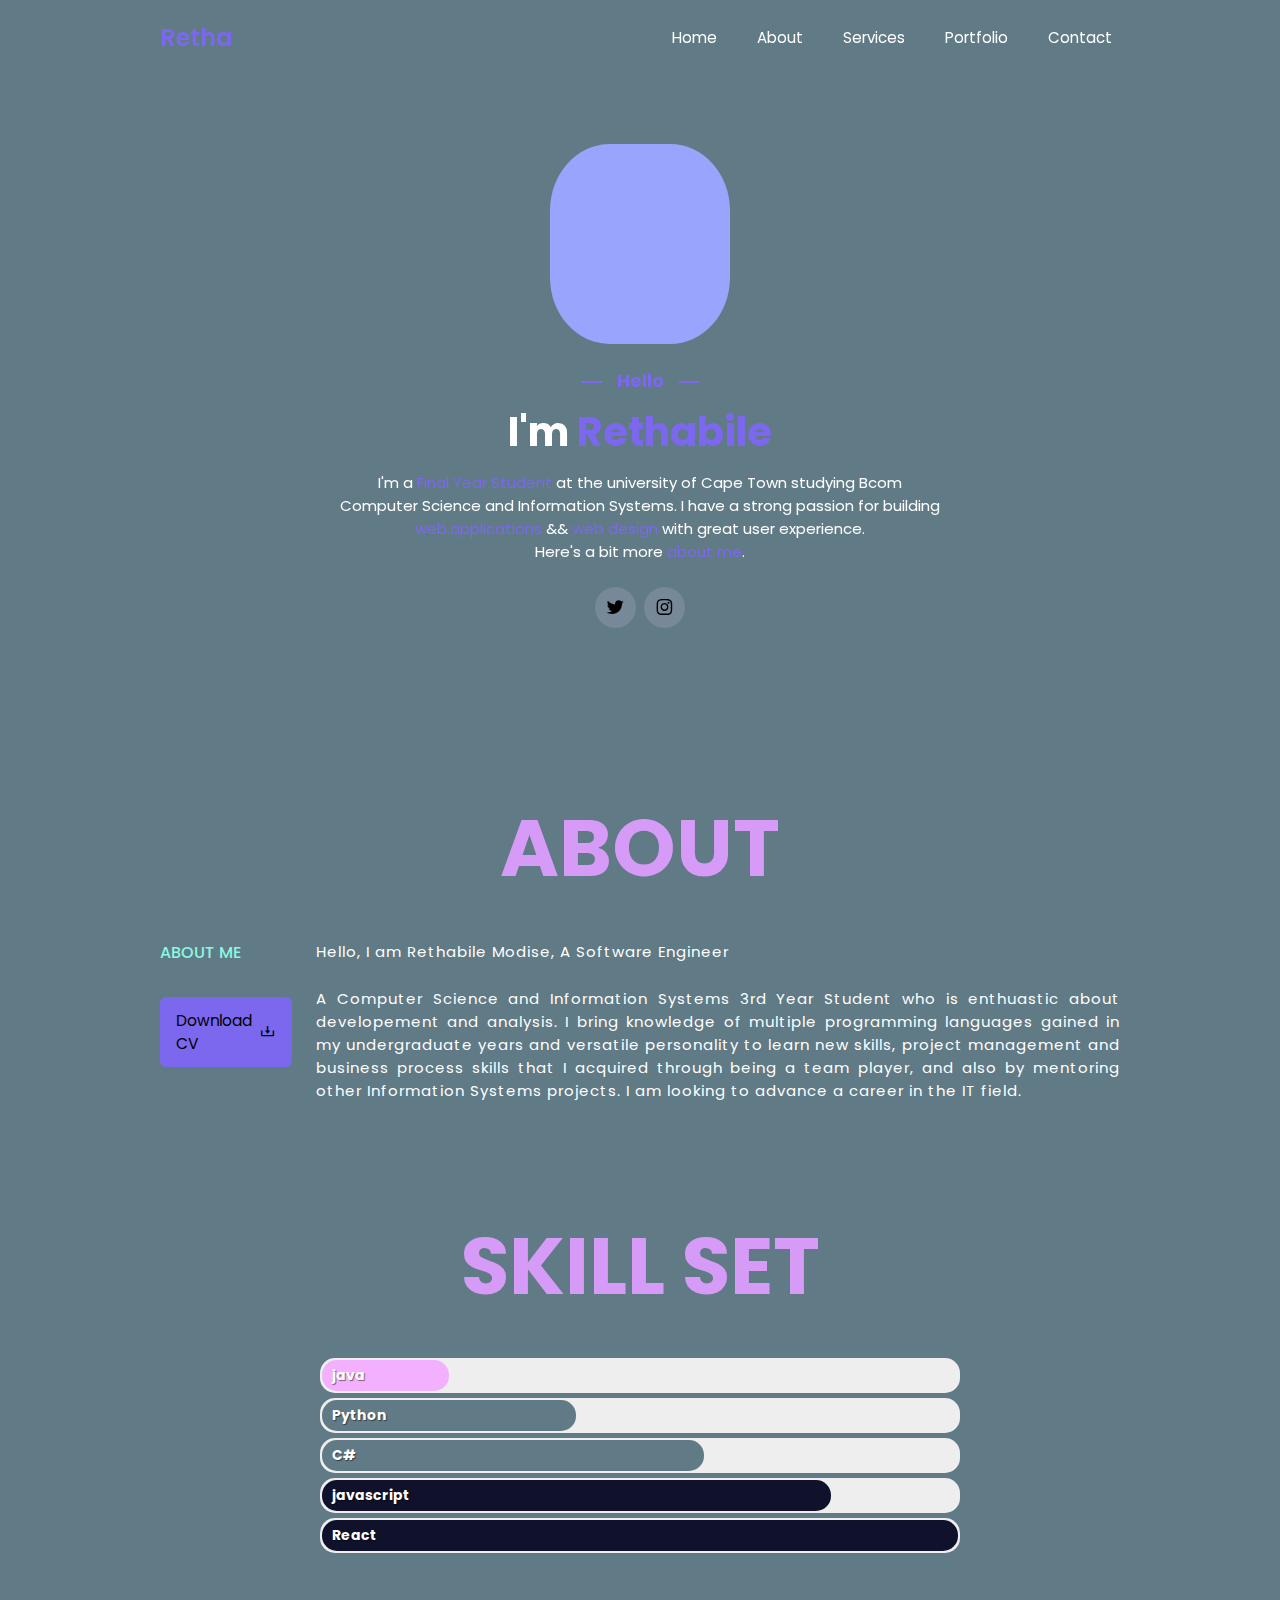
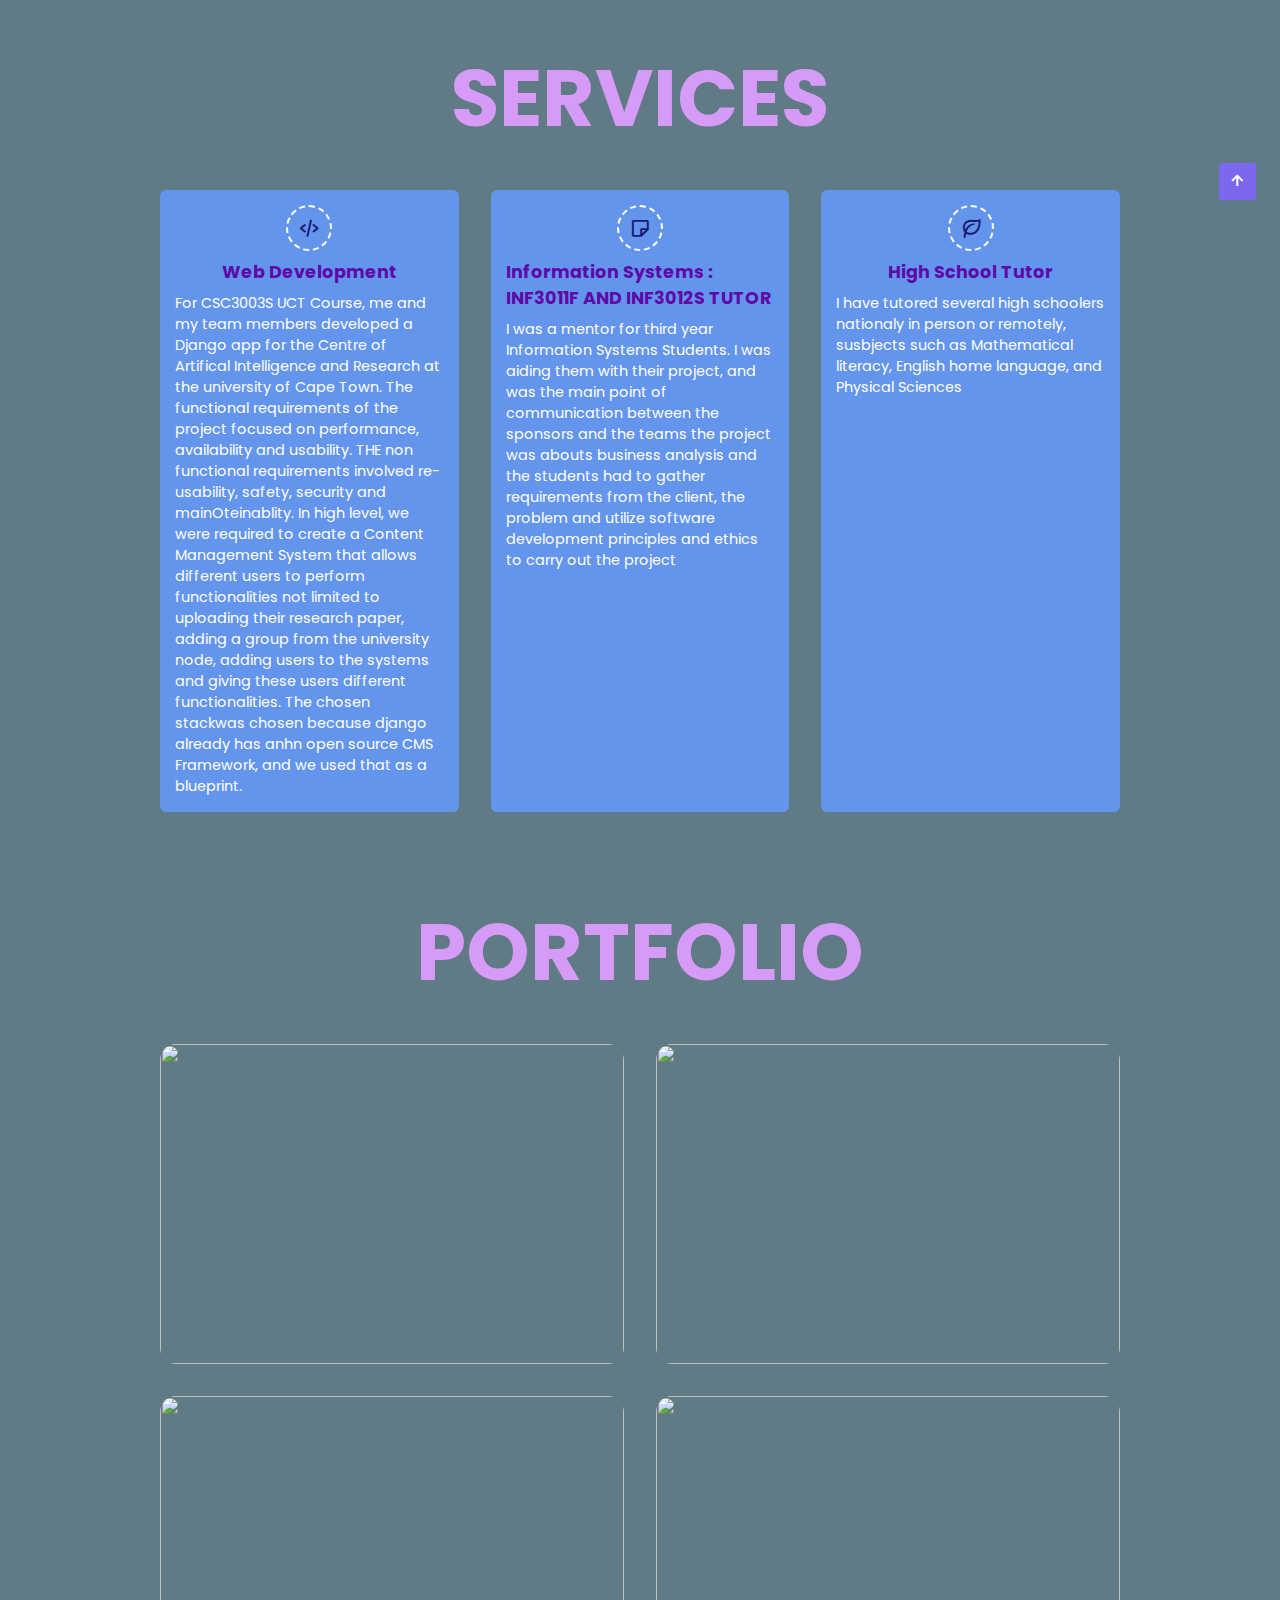
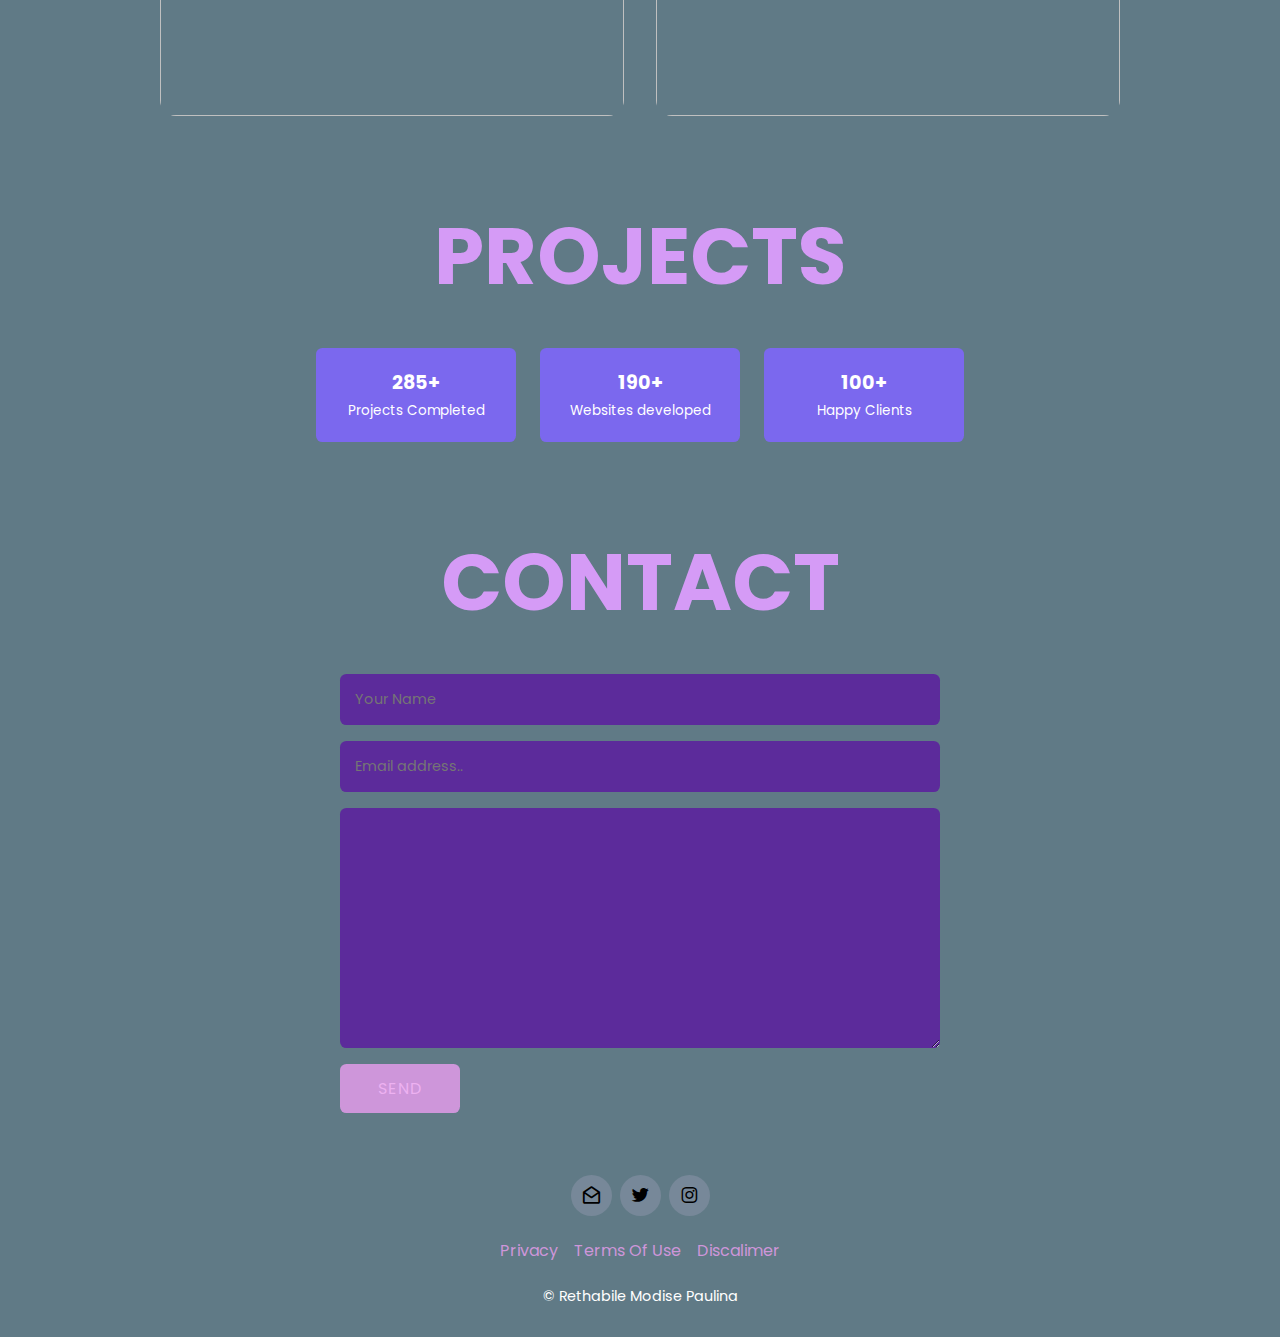
==== My Web/index.html @ 989a4ca1 "Delete folder" ====
<!DOCTYPE html>
<html lang="en">

<head>
    <meta charset="UTF-8">
    <meta http-equiv="X-UA-Compatible" content="IE=edge">
    <meta name="viewport" content="width=device-width, initial-scale=1.0">
    <title>Retha.</title>
    <!-- Link to CSS -->
    <link rel="stylesheet" href="styles.css">
    <!--Box Icons  -->
    <link href='https://unpkg.com/boxicons@2.1.2/css/boxicons.min.css' rel='stylesheet'>

</head>

<body>
    <!-- Scroll Top -->
    <a href="#home" class="scroll-top">
        <i class='bx bx-up-arrow-alt'></i>
    </a>
    <!-- Header -->
    <header>
        <div class="nav container">
            <!-- Logo -->
            <a href="#" class="logo">Retha</a>
            <!-- Nav Bar -->
            <ul class="navbar">
                <li><a href="#home" class="nav-link">Home</a></li>
                <li><a href="#about" class="nav-link">About</a></li>
                <li><a href="#services" class="nav-link">Services</a></li>
                <li><a href="#portfolio" class="nav-link">Portfolio</a></li>
                <li><a href="#contact" class="nav-link">Contact</a></li>

            </ul>
            <!-- Menu Icons -->
            <div class="menu-icon">

                <div class="line1"></div>
                <div class="line2"></div>
                <div class="line3"></div>

            </div>
        </div>
    </header>

    <!-- Home -->
    <section class="home container" id="home">
        <div class="home-content">
            <div class="home-img">
                <img src="../assets/images/me.jpg" alt="">
            </div>
            <div class="home-text">
                <h3>Hello</h3>
                <h2>I'm <span class="color">Rethabile</span></h2>
                <p>
                    I'm a <span class="color">Final Year Student </span> at the university of Cape Town studying
                    Bcom
                    Computer Science and Information Systems. I have a strong passion for
                    building <span class="color"> web.applications </span> && <span class="color"> web design </span>
                    with great user experience. <br>
                    Here's a bit more <span class="color">about me</span>.
                </p>
                <!-- Social -->
                <div class="social">
                    <a href="https://twitter.com/PaulinaReth"><i class='bx bxl-twitter'></i></a>
                    <a href="https://www.instagram.com/reth_johannis/"><i class='bx bxl-instagram'></i></a>

                </div>
            </div>
        </div>
    </section>

    <!-- About -->
    <section class="about container">
        <!-- Heading -->
        <h2 class="heading">About</h2>
        <div class="about-content">
            <div class="about-data">
                <span>About me</span>
                <h2>
                   
                </h2>
                <a href="../assets/cv/Rethabile Modise's Resume.pdf" class="btn" download="">
                    Download CV
                    <i class='bx bx-download'></i>
                </a>
            </div>
            <div class="about-text">
                <p>Hello, I am Rethabile Modise, A Software Engineer </p>
                <p>A Computer Science and Information Systems 3rd Year Student who is enthuastic about developement and analysis. I bring knowledge of multiple programming languages gained in my undergraduate years and versatile personality to learn new skills, project management and business process skills that I acquired through being a team player, and also by mentoring other Information Systems projects.
                    I am looking to advance a career in the IT field.</p>
                <!-- <p>Get your project book with Contact button</p> -->
            </div>
        </div>
    </section>

    <section>
        <div class="skills-container">
            <h2 class="heading">Skill Set</h2>
            <div class="bar learning" data-skill="java"></div>
            <div class="bar back basic" data-skill="Python"></div>
            <div class="bar back intermediate" data-skill="C#"></div>
            <div class="bar front advanced" data-skill="javascript"></div>
            <div class="bar front expert" data-skill="React"></div>
        
          </div>
</section>
    <!-- end of /.coloumn -->





    <!-- Services -->




    <section class="services container" id="services">
        <!-- Headding -->
        <h2 class="heading">Services</h2>
        <!-- Services Content -->
        <div class="services-content">
            <div class="service-box">
                <i class='bx bx-code-alt'></i>
                <h2>Web Development</h2>
                <p>For CSC3003S UCT Course, me and my team members developed a Django app for the Centre of Artifical Intelligence and Research at the university
                of Cape Town. The functional requirements of the project focused on performance, availability and usability. THE non functional requirements
                involved re-usability, safety, security and mainOteinablity. In high level, we were required to create a Content Management System that allows
                different users to perform functionalities not limited to uploading their research paper, adding a group from the university node, adding users to the systems 
                and giving these users different functionalities. The chosen stackwas chosen because django already has anhn open source CMS Framework, and we used that as a blueprint.</p>
            </div>
            <div class="service-box">
                <i class='bx bx-note'></i>
                <h2>Information Systems : INF3011F AND INF3012S TUTOR</h2>
                <p>I was a mentor for third year Information Systems Students. I was aiding them with their project, and was the main point of communication between the sponsors and the teams
                the project was abouts business analysis and the students had to gather requirements from the client, the problem and 
                utilize software development principles and ethics to carry out the project </p>
            </div>
            <div class="service-box">
                <i class='bx bx-leaf'></i>
                <h2>High School Tutor </h2>
                <p>I have tutored several high schoolers nationaly in person  or remotely, susbjects such as Mathematical literacy, English home language, and Physical Sciences </p>
            </div>
        </div>
    </section>
    <!-- Portfolio -->
    <section class="portfolio container" id="portfolio">
        <h2 class="heading">
            Portfolio
        </h2>
        <!-- Portfolio Content -->
        <div class="portfolio-content">
            <div class="portfolio-box">
                <img src="/assets/images/webdev.jpg" alt="" class="portfolio-img">
                <!--Portfolio Overlay  -->
                <div class="portfolio-overlay">
                    <h2>Web Developmebt</h2>
                    <a href="#">
                        <i class='bx bx-link-alt'></i>
                    </a>
                </div>

            </div>
            <div class="portfolio-box">
                <img src="/assets/images/webdes.png" alt="" class="portfolio-img">
                <!--Portfolio Overlay  -->
                <div class="portfolio-overlay">
                    <h2>web Design</h2>
                    <a href="#">
                        <i class='bx bx-link-alt'></i>
                    </a>
                </div>

            </div>
            <div class="portfolio-box">
                <img src="../assets/images/java.jpeg" alt="" class="portfolio-img">
                <!--Portfolio Overlay  -->
                <div class="portfolio-overlay">
                    <h2>Java Applications</h2>
                    <a href="#">
                        <i class='bx bx-link-alt'></i>
                    </a>
                </div>

            </div>
            <div class="portfolio-box">
                <img src="../assets/images/contentt.png" alt="" class="portfolio-img">
                <!--Portfolio Overlay  -->
                <div class="portfolio-overlay">
                    <h2>My Social Content</h2>
                    <a href="#">
                        <i class='bx bx-link-alt'></i>
                    </a>
                </div>

            </div>
        </div>
    </section>

    <!-- Projects -->
    <section class="projects container" id="projects">
        <!-- Heading -->
        <h2 class="heading">Projects</h2>
        <!-- Projects content -->
        <div class="projects-content">
            <div class="project-box">
                <h2>285+</h2>
                <span>Projects Completed</span>
            </div>
            <div class="project-box">
                <h2>190+</h2>
                <span>Websites developed</span>
            </div>
            <div class="project-box">
                <h2>100+</h2>
                <span>Happy Clients</span>
            </div>
        </div>
    </section>

    <!-- Review  -->
    <!-- Contact Form -->
    <section class="contact container" id="contact">
        <!-- Heading -->
        <h2 class="heading">Contact</h2>
        <!-- Contact Form -->
        <form action="" class="contact-form" id="contact-form">
            <input type="text" placeholder="Your Name" class="name" required>
            <input type="email" name="" id="" placeholder="Email address.." class="email" required>
            <textarea name="" id="" cols="30" rows="10" placeholder="Write message here.." class="message">  </textarea>
            <input type="submit" value="Send" class="send-btn">
        </form>
    </section>


    <!-- Email JS Link -->






    <script type="text/javascript" src="https://cdn.jsdelivr.net/npm/emailjs-com@2.4.0/dist/email.min.js">
    </script>
    <!-- Sweet Alert -->
    <script src="https://unpkg.com/sweetalert/dist/sweetalert.min.js"></script>
    <script type="text/javascript">
        (function () {
            emailjs.init("kYypExKdFYfMpPeg1");
        });
    </script>

    <!-- Footer -->
    <section class="footer container">
        <div class="social">

            <a href="mailto:retbianca01@gmail.com "><i class='bx bx-envelope-open'></i></a>
            <a href="#"><i class='bx bxl-twitter'></i></a>
            <a href="#"><i class='bx bxl-instagram'></i></a>

        </div>
        <!-- Footer Links -->
        <div class="footer-links">
            <a href="#">Privacy</a>
            <a href="#">Terms Of Use</a>
            <a href="#">Discalimer</a>

        </div>

        <!-- Copyright -->
        <p>&#169; Rethabile Modise Paulina</p>

    </section>







    <!-- Link to JS -->
    <script src="/src/app.js"></script>
</body>

</html>
---- My Web/styles.css ----
/* Google fonts */
@import url('https://fonts.googleapis.com/css2?family=Cardo&family=Poppins:ital,wght@0,400;0,500;1,600;1,700&display=swap');

* {
    font-family: 'Poppins', sans-serif;
    margin: 0;
    padding: 0;
    box-sizing: border-box;
    scroll-behavior: smooth;
    scroll-padding-top: 2rem;

}

/* Variables */

:root {
    --main-color: #8ef6e4;
    --body-color: #9c6253;
    --container-color: #9896f1;
    --heading-color:  #d59bf6;
    --box-color: #edb1f1;
    --bg-color: #fff;

}

body {
    color: var(--bg-color);
    background: #607a86;
}

img {
    width: 100%;
}

section {
    padding: 3rem 0 2rem;
}

a {
    text-decoration: none;
}

li {
    list-style: none;
}

.container {
    max-width: 960px;
    margin: auto;
    width: 100%;
}


header {
    position: fixed;
    top: 0;
    left: 0;
    width: 100%;
    z-index: 100%;

}

.header-active {
    background: var(--box-color);
    transition: 0.4s;
}


.nav {
    display: flex;
    align-items: center;
    justify-content: space-between;
    padding: 20px 0;
}

.logo {
    font-size: 1.5rem;
    font-weight: 600;
    color: mediumslateblue;

}

.navbar {
    display: flex;
    align-items: center;
    column-gap: 1.5rem;

    /* position: fixed;
    width: 100%;
    margin: auto;
    padding: 35px 100px;
    display: flex;
    align-items: center;
    column-gap: 1.5rem;
    z-index: 999; */

}

/* .navbar ul li span {
    color: #FEC544;
    border-left: 1px solid #A9ADB8;
    padding-left: 25px;
    padding-right: 5px;
    text-align: center;
} */

/* .navbar ul li a {
    color: #A9ADB8;
    font-weight: bold;
    transition: all 0.5s ease;
} */

.nav-link {
    font-size: 0.94rem;
    padding: 4px 8px;
    border-radius: 0.2rem;
    color: #fff;
}

.nav-link:hover {
    color: black;
    background: mediumslateblue;
    transition: 0.3s all linear;
}

/* Menu icons */
.menu-icon {
    display: none;
    flex-direction: column;
    align-items: center;
    justify-content: center;
    row-gap: 5px;
    cursor: pointer;
    z-index: 200;
    transition: 0.3s;

}

.menu-icon div {
    display: block;
    background: mediumslateblue;
    height: 2px;
    width: 24px;
    transition: 0.3s;
}

.move .line1 {
    transform: rotate(-45deg) translate(-5px, 5px);
}

.move .line2 {
    opacity: 0;
}

.move .line3 {
    transform: rotate(45deg) translate(-5px, -5px);
}

.home {
    min-height: 600px;
    display: flex;
    align-items: center;
    justify-content: center;
    padding: 7rem;
}

.home-content {
    position: relative;
    max-width: 600px;
    width: 100%;
    margin: auto;
    display: flex;
    flex-direction: column;
    align-items: center;
    justify-content: center;
    text-align: center;

}

.home-img {
    width: 180px;
    height: 180px;
    border: 50%;
    border-radius: 33.3%;
    background: hsl(231, 94%, 79%);
    overflow: hidden;
    margin-bottom: 1.5rem;
    margin-top: 2rem;

}

.home-img {
    width: 180px;
    height: 200px;
    object-fit: cover;
    object-position: center;
}

.home-text {
    display: flex;
    flex-direction: column;
    align-items: center;
    justify-content: center;
    text-align: center;
}

.home-text h3 {
    position: relative;
    display: flex;
    align-items: center;
    column-gap: 0.5rem;
    font-size: 1.1rem;
    color: mediumslateblue;
}

.home-text .color {
    color: mediumslateblue;
}

.home-text h3::before {
    content: '';
    position: absolute;
    top: 50%;
    transform: translate(-50);
    left: -35px;
    width: 20px;
    height: 2px;
    background: mediumslateblue;

}

.home-text h3::after {
    content: '';
    position: absolute;
    top: 50%;
    transform: translate(-50);
    right: -35px;
    width: 20px;
    height: 2px;
    background: mediumslateblue;

}

.home-text h2 {
    font-size: 2.5rem;
    line-height: 4.8rem;
}

.home-text p {
    font-size: 0.938rem;
    margin-bottom: 1.5rem;


}

.social {
    display: flex;
    align-items: center;
    column-gap: 0.5rem;
}

.social .bx {
    font-size: 1.3rem;
    padding: 10px;
    border-radius: 50%;
    color: black;
    background: lightslategray;
}

.social .bx:hover {
    background: mediumslateblue;
    transition: 0.3s all linear;
}

.heading {
    font-size: 5rem;
    text-transform: uppercase;
    color: var(--heading-color);
    text-align: center;
    margin-bottom: 2rem;
}

.about-content {
    display: flex;
    grid-template-columns: repeat(2, 1fr);
    gap: 1.5rem;
}

.about-data span {
    font-size: 1rem;
    font-weight: 500;
    text-transform: uppercase;
    color: var(--main-color);
}

.about-data h2 {
    font-size: 2rem;
    line-height: 2.6rem;
    font-weight: 700;
    margin: 1rem 0;

}

.btn {
    font-size: 0.97rem;
    display: inline-flex;
    align-items: center;
    column-gap: 0.5rem;
    color: black;
    background: mediumslateblue;
    padding: 12px 16px;
    border-radius: 0.4rem;
    margin-top: 1rem;
}

.bnt .bx {
    font-size: 1.2rem;

}

.btn:hover {
    background: midnightblue;
    transition: 0.3s all linear;
}

.about-text p {
    font-size: 0.938rem;
    letter-spacing: 1px;
    text-align: justify;
    margin-bottom: 1.5rem;
}

.services-content {
    display: grid;
    grid-template-columns: repeat(3, 1fr);
    gap: 2rem;
}

.service-box {
    display: flex;
    flex-direction: column;
    align-items: center;
    padding: 15px;
    background: cornflowerblue;
    border-radius: 0.4rem;
    transition: 0.5s all cubic-bezier(0.075, 0.82, 0.165, 1);

}

.service-box:hover {
    transform: scale(1.15);
    transition: 0.5s all cubic-bezier(0.075, 0.82, 0.165, 1);
}

.service-box .bx {
    font-size: 1.4rem;
    color: midnightblue;
    padding: 10px;
    border-radius: 5rem;
    border: 2px dashed white;

}

.service-box h2 {
    font-size: 1.1rem;
    margin: 0.5rem 0;
    color: rgb(94, 10, 167)
}

.service-box p {
    font-size: 0.9rem;
}

.portfolio-content {
    display: grid;
    grid-template-columns: repeat(2, 1fr);
    gap: 2rem;

}

.portfolio-box {
    position: relative;
    width: 100%;
    height: 320px;
    border-radius: 1rem;
    overflow: hidden;
}

.portfolio-img {
    width: 100%;
    height: 100%;
    object-fit: cover;
    object-position: center;
}

.portfolio-overlay {
    position: absolute;
    top: -100%;
    left: 0;
    width: 100%;
    height: 100%;
    display: flex;
    flex-direction: column;
    align-items: center;
    justify-content: center;
    background: hsl(243, 45%, 16%, 0.7);
}

.portfolio-overlay h2 {
    font-size: 1.6rem;
    font-weight: 600;
    margin-bottom: 10px;

}

.portfolio-overlay .bx {
    font-size: 24px;
    padding: 10px;
    background-color: thistle;
    color: var(--bg-color);
    border-radius: 4px;
}

.portfolio-overlay .bx:hover {
    background: mediumblue;
    transition: 0.3s all linear;

}

.portfolio-box:hover .portfolio-overlay {
    top: 0;
    transition: 0.3s all ease 0s;

}

.projects-content {
    display: grid;
    grid-template-columns: repeat(3, 200px);
    justify-content: center;
    gap: 1.5rem;
}

.project-box {
    padding: 20px 10px;
    background-color: mediumslateblue;
    border-radius: 0.4rem;
    text-align: center;
}

.project-box h2 {
    font-size: 1.2rem;
}

.project-box span {
    font-size: 0.845rem;
}

/* Contact Form */
/*  */
.contact-form {
    max-width: 600px;
    margin: auto;
    width: 100%;
    display: grid;
    row-gap: 1rem;
}

.contact-form input,
.contact-form textarea {
    border: none;
    outline: none;
    font-size: 0.9rem;
    padding: 15px;
    color: var(--box-color);
    background-color: rgb(92, 43, 155);
    /* background: ; */
    border-radius: 0.4rem;
}

.contact-form .send-btn {
    width: 120px;
    font-size: 1rem;
    letter-spacing: 1px;
    font-family: 500;
    text-transform: uppercase;
    padding: 12px;
    background: rgb(206, 150, 218);
    cursor: pointer;

}

.contact-form .send-btn:hover {
    background-color: rgb(94, 66, 118);
    transition: 0.3s all linear;
}

/* Footer  */
.footer {
    display: flex;
    align-items: center;
    flex-direction: column;
    row-gap: 1.4rem;
    padding: 30px;
}

.footer p {
    font-size: 0.9rem;
}

.footer-links {
    display: flex;
    align-items: center;
    column-gap: 1rem;
}

.footer-links a {
    font-size: 1rem;
    font-weight: 400;
    color: rgb(206, 150, 218)
}

.footer-links a:hover {
    color: var(--main-color);
    transition: 0.3s all linear;


}

.scroll-top {
    position: fixed;
    bottom: -100%;
    right: 1.5rem;
}

.scroll-top .bx {
    padding: 8px;
    font-size: 1.3rem;
    color: var(--bg-color);
    background-color: mediumslateblue;
    border-radius: 0.2rem;
}

.scroll-top .bx:hover {
    background: var(--container-color);
    transition: 0.3s;
}

.scroll-active{
    bottom: 2rem;
    transition: 0.3s;
}


/* Skills */

.skills-container{
    width: 50%;
    margin: 0 auto;
  }
  @keyframes load{
    from {
      width: 0%
    }
  }
  @-webkit-keyframes load{
    from {
      width: 0%
    }
  }
  @-moz-keyframes load{
    from {
      width: 0%
    }
  }
  @-o-keyframes load{
    from {
      width: 0%
    }
  }
  
  .bar{
    background-color: #EEE;
    padding: 2px;
    border-radius: 15px;
    margin-bottom: 5px;
    font-size: 14px;
    color: #FFF;
    font-weight: bold;
    text-shadow: 1px 1px 1px rgba(0,0,0,0.5);
  }
  .bar::before{
    content:  attr(data-skill);
    background-color: #f3b0ff;
    display: inline-block;
    padding: 5px 0 5px 10px;
    border-radius: inherit;
    animation: load 2s 0s;
    -webkit-animation: load 2s 0s;
    -moz-animation: load 2s 0s;
    -o-animation: load 2s 0s;
  }
  
  .bar.front::before{
    background-color: #10122c;
  }
  .bar.back::before{
    background-color: #607a86;
  }
  
  .bar.learning::before{
    width: calc(20% - 10px);
  }
  .bar.basic::before{
    width: calc(40% - 10px);
  }
  .bar.intermediate::before{
    width: calc(60% - 10px);
  }
  .bar.advanced::before{
    width: calc(80% - 10px);
  }
  .bar.expert::before{
    width: calc(100% - 10px);
  }
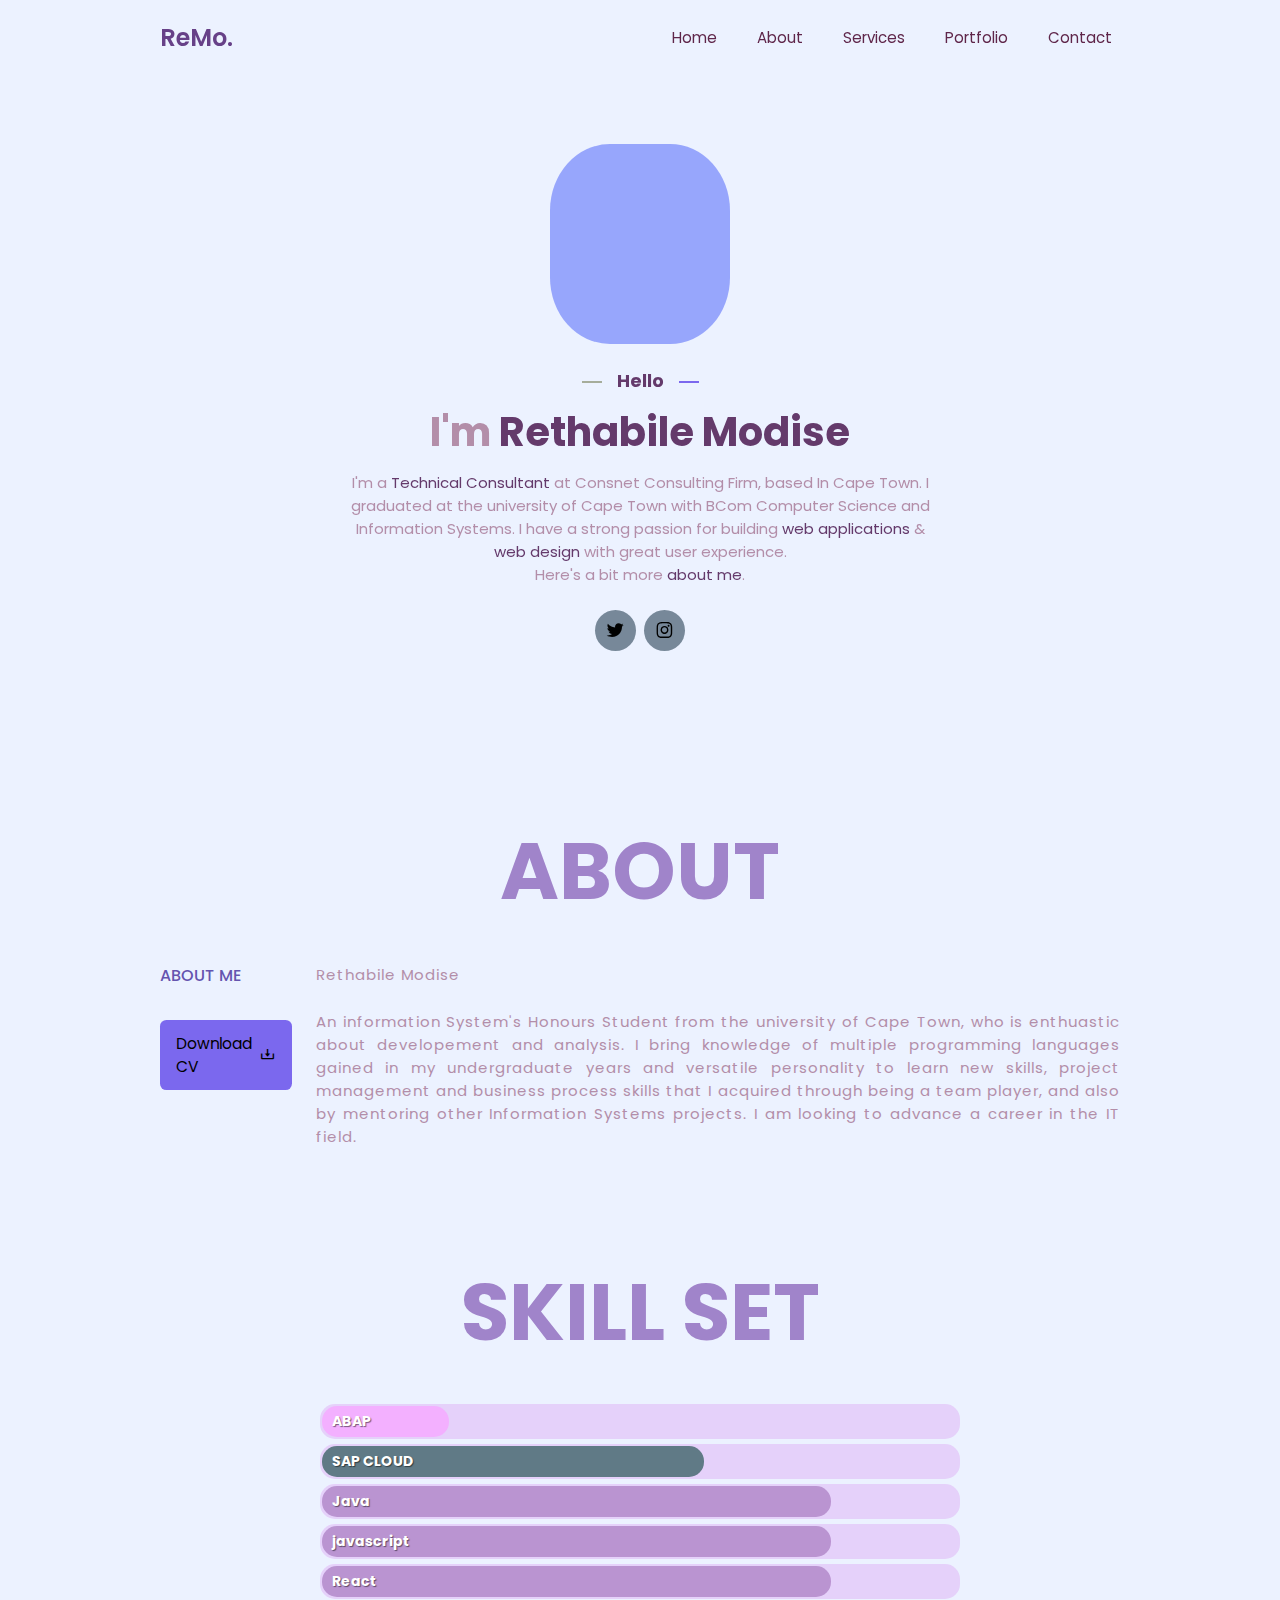
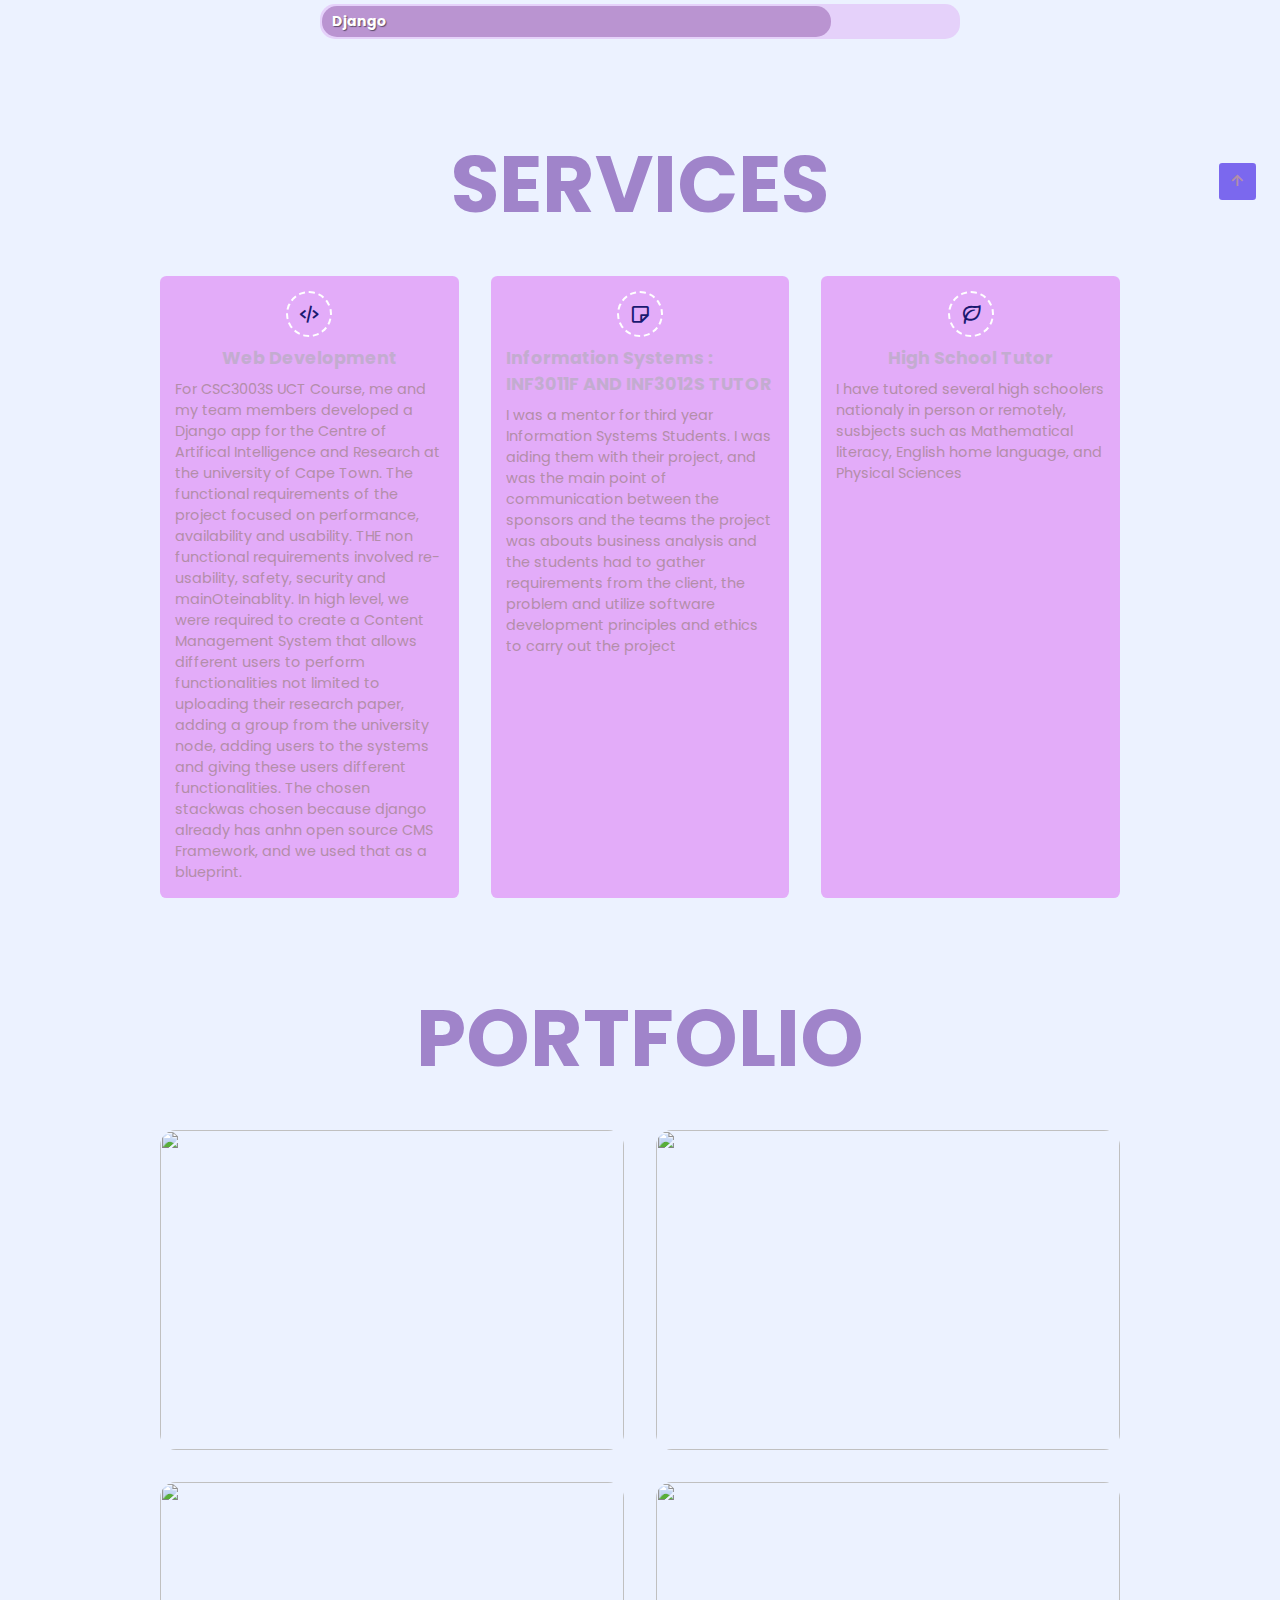
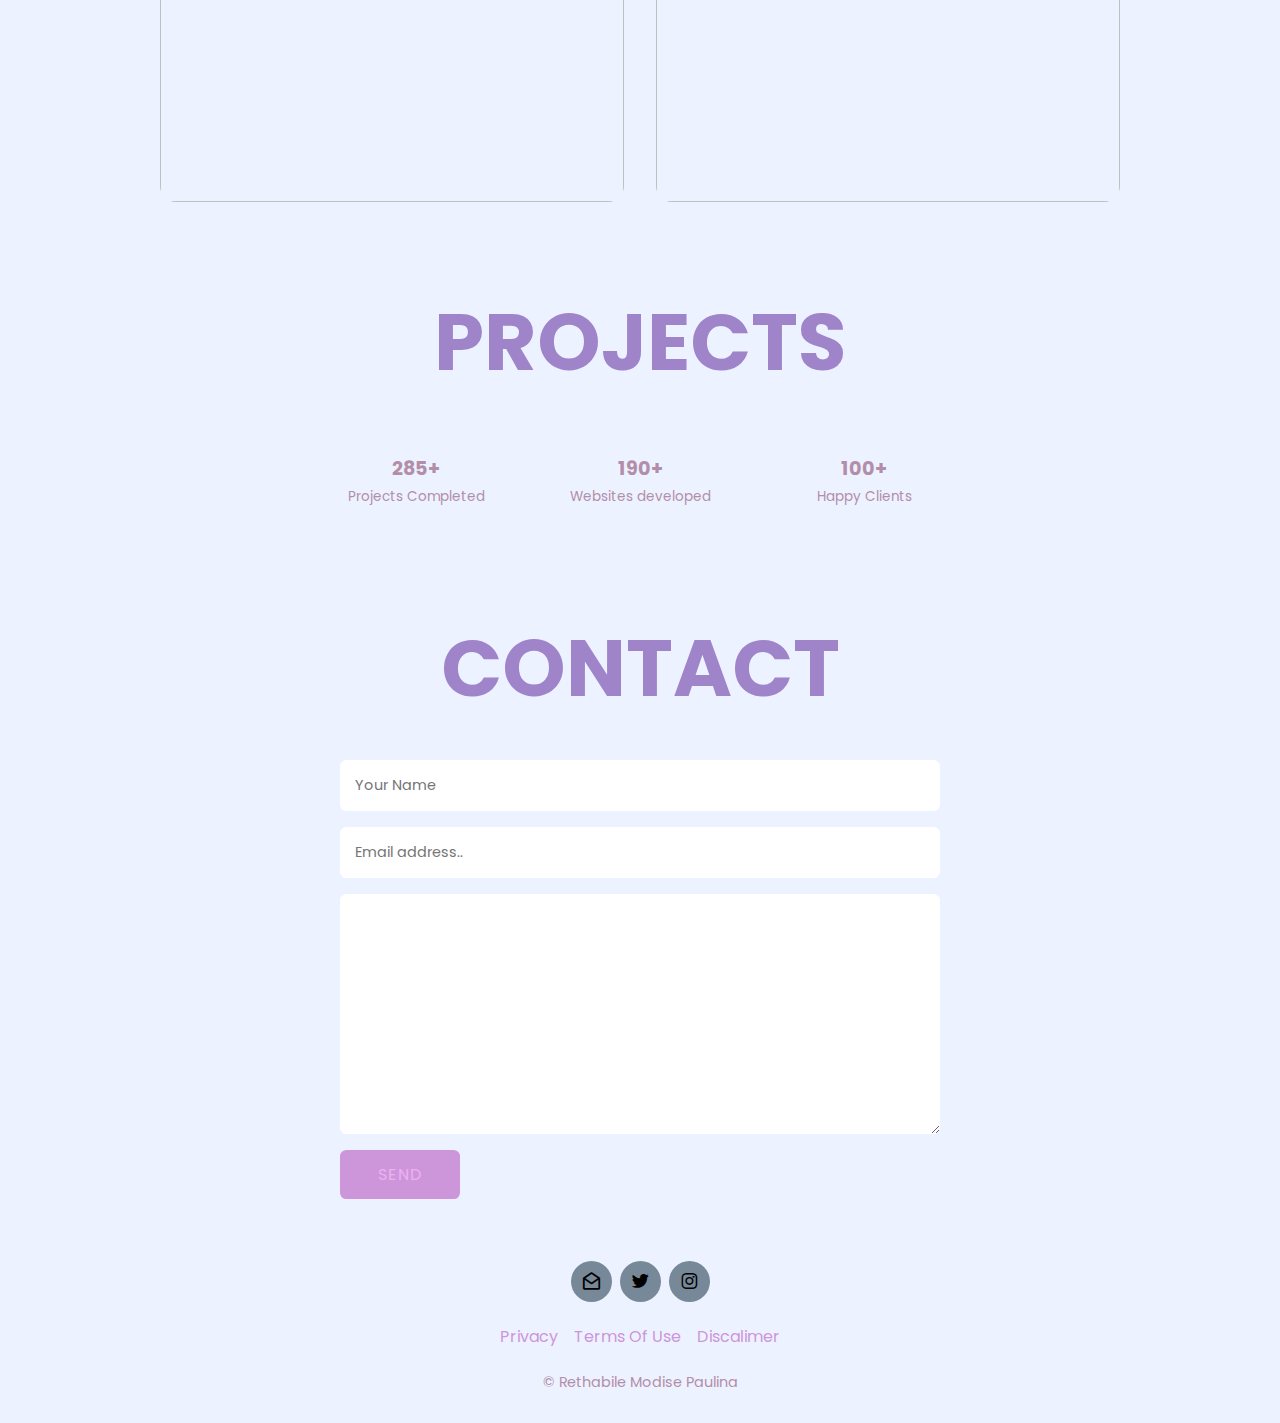
==== commit 95458ad8: "Changed the designs" ====
--- a/My Web/index.html
+++ b/My Web/index.html
@@ -22,7 +22,7 @@
     <header>
         <div class="nav container">
             <!-- Logo -->
-            <a href="#" class="logo">Retha</a>
+            <a href="#" class="logo">ReMo.</a>
             <!-- Nav Bar -->
             <ul class="navbar">
                 <li><a href="#home" class="nav-link">Home</a></li>
@@ -51,12 +51,12 @@
             </div>
             <div class="home-text">
                 <h3>Hello</h3>
-                <h2>I'm <span class="color">Rethabile</span></h2>
+                <h2>I'm <span class="color">Rethabile Modise</span></h2>
                 <p>
-                    I'm a <span class="color">Final Year Student </span> at the university of Cape Town studying
-                    Bcom
+                    I'm a <span class="color">Technical Consultant </span> at Consnet Consulting Firm, based In Cape Town. I graduated at
+                    the university of Cape Town with BCom  
                     Computer Science and Information Systems. I have a strong passion for
-                    building <span class="color"> web.applications </span> && <span class="color"> web design </span>
+                    building <span class="color"> web applications </span> &<span class="color"> web design </span>
                     with great user experience. <br>
                     Here's a bit more <span class="color">about me</span>.
                 </p>
@@ -86,8 +86,8 @@
                 </a>
             </div>
             <div class="about-text">
-                <p>Hello, I am Rethabile Modise, A Software Engineer </p>
-                <p>A Computer Science and Information Systems 3rd Year Student who is enthuastic about developement and analysis. I bring knowledge of multiple programming languages gained in my undergraduate years and versatile personality to learn new skills, project management and business process skills that I acquired through being a team player, and also by mentoring other Information Systems projects.
+                <p>Rethabile Modise</p>
+                <p>An information System's Honours Student from the university of Cape Town, who is enthuastic about developement and analysis. I bring knowledge of multiple programming languages gained in my undergraduate years and versatile personality to learn new skills, project management and business process skills that I acquired through being a team player, and also by mentoring other Information Systems projects.
                     I am looking to advance a career in the IT field.</p>
                 <!-- <p>Get your project book with Contact button</p> -->
             </div>
@@ -97,12 +97,13 @@
     <section>
         <div class="skills-container">
             <h2 class="heading">Skill Set</h2>
-            <div class="bar learning" data-skill="java"></div>
-            <div class="bar back basic" data-skill="Python"></div>
-            <div class="bar back intermediate" data-skill="C#"></div>
+            <div class="bar learning" data-skill="ABAP"></div>
+            <div class="bar back intermediate" data-skill="SAP CLOUD"></div>
+            <div class="bar front advanced" data-skill="Java"></div>
             <div class="bar front advanced" data-skill="javascript"></div>
-            <div class="bar front expert" data-skill="React"></div>
-        
+            <div class="bar front advanced" data-skill="React"></div>
+            <div class="bar front advanced" data-skill="Django"></div>
+                   
           </div>
 </section>
     <!-- end of /.coloumn -->
--- a/My Web/styles.css
+++ b/My Web/styles.css
@@ -14,18 +14,18 @@
 /* Variables */
 
 :root {
-    --main-color: #8ef6e4;
-    --body-color: #9c6253;
-    --container-color: #9896f1;
-    --heading-color:  #d59bf6;
+    --main-color: #6554AF;
+    --body-color: #9575DE;
+    --container-color: #756881;
+    --heading-color:  #A084CA;
     --box-color: #edb1f1;
-    --bg-color: #fff;
+    --bg-color: #B38EA9;
 
 }
 
 body {
     color: var(--bg-color);
-    background: #607a86;
+    background: #ECF2FF;
 }
 
 img {
@@ -76,7 +76,7 @@
 .logo {
     font-size: 1.5rem;
     font-weight: 600;
-    color: mediumslateblue;
+    color: #674188;
 
 }
 
@@ -114,12 +114,12 @@
     font-size: 0.94rem;
     padding: 4px 8px;
     border-radius: 0.2rem;
-    color: #fff;
+    color: #5F264A;
 }
 
 .nav-link:hover {
     color: black;
-    background: mediumslateblue;
+    background: #9376E0;
     transition: 0.3s all linear;
 }
 
@@ -138,7 +138,7 @@
 
 .menu-icon div {
     display: block;
-    background: mediumslateblue;
+    background: #9376E0;
     height: 2px;
     width: 24px;
     transition: 0.3s;
@@ -210,11 +210,11 @@
     align-items: center;
     column-gap: 0.5rem;
     font-size: 1.1rem;
-    color: mediumslateblue;
+    color: #643A6B;
 }
 
 .home-text .color {
-    color: mediumslateblue;
+    color: #643A6B;
 }
 
 .home-text h3::before {
@@ -225,7 +225,7 @@
     left: -35px;
     width: 20px;
     height: 2px;
-    background: mediumslateblue;
+    background: rgb(166, 173, 155);
 
 }
 
@@ -341,7 +341,7 @@
     flex-direction: column;
     align-items: center;
     padding: 15px;
-    background: cornflowerblue;
+    background: #E3ACF9;
     border-radius: 0.4rem;
     transition: 0.5s all cubic-bezier(0.075, 0.82, 0.165, 1);
 
@@ -364,7 +364,8 @@
 .service-box h2 {
     font-size: 1.1rem;
     margin: 0.5rem 0;
-    color: rgb(94, 10, 167)
+    color: #C3ACD0;
+
 }
 
 .service-box p {
@@ -403,7 +404,7 @@
     flex-direction: column;
     align-items: center;
     justify-content: center;
-    background: hsl(243, 45%, 16%, 0.7);
+    background: #5F264A;
 }
 
 .portfolio-overlay h2 {
@@ -422,7 +423,7 @@
 }
 
 .portfolio-overlay .bx:hover {
-    background: mediumblue;
+    background: #C3ACD0;
     transition: 0.3s all linear;
 
 }
@@ -442,7 +443,7 @@
 
 .project-box {
     padding: 20px 10px;
-    background-color: mediumslateblue;
+    background-color: #;
     border-radius: 0.4rem;
     text-align: center;
 }
@@ -472,7 +473,7 @@
     font-size: 0.9rem;
     padding: 15px;
     color: var(--box-color);
-    background-color: rgb(92, 43, 155);
+    background-color:;
     /* background: ; */
     border-radius: 0.4rem;
 }
@@ -579,7 +580,7 @@
   }
   
   .bar{
-    background-color: #EEE;
+    background-color: #E5D1FA;
     padding: 2px;
     border-radius: 15px;
     margin-bottom: 5px;
@@ -601,7 +602,7 @@
   }
   
   .bar.front::before{
-    background-color: #10122c;
+    background-color: #BA94D1;
   }
   .bar.back::before{
     background-color: #607a86;
